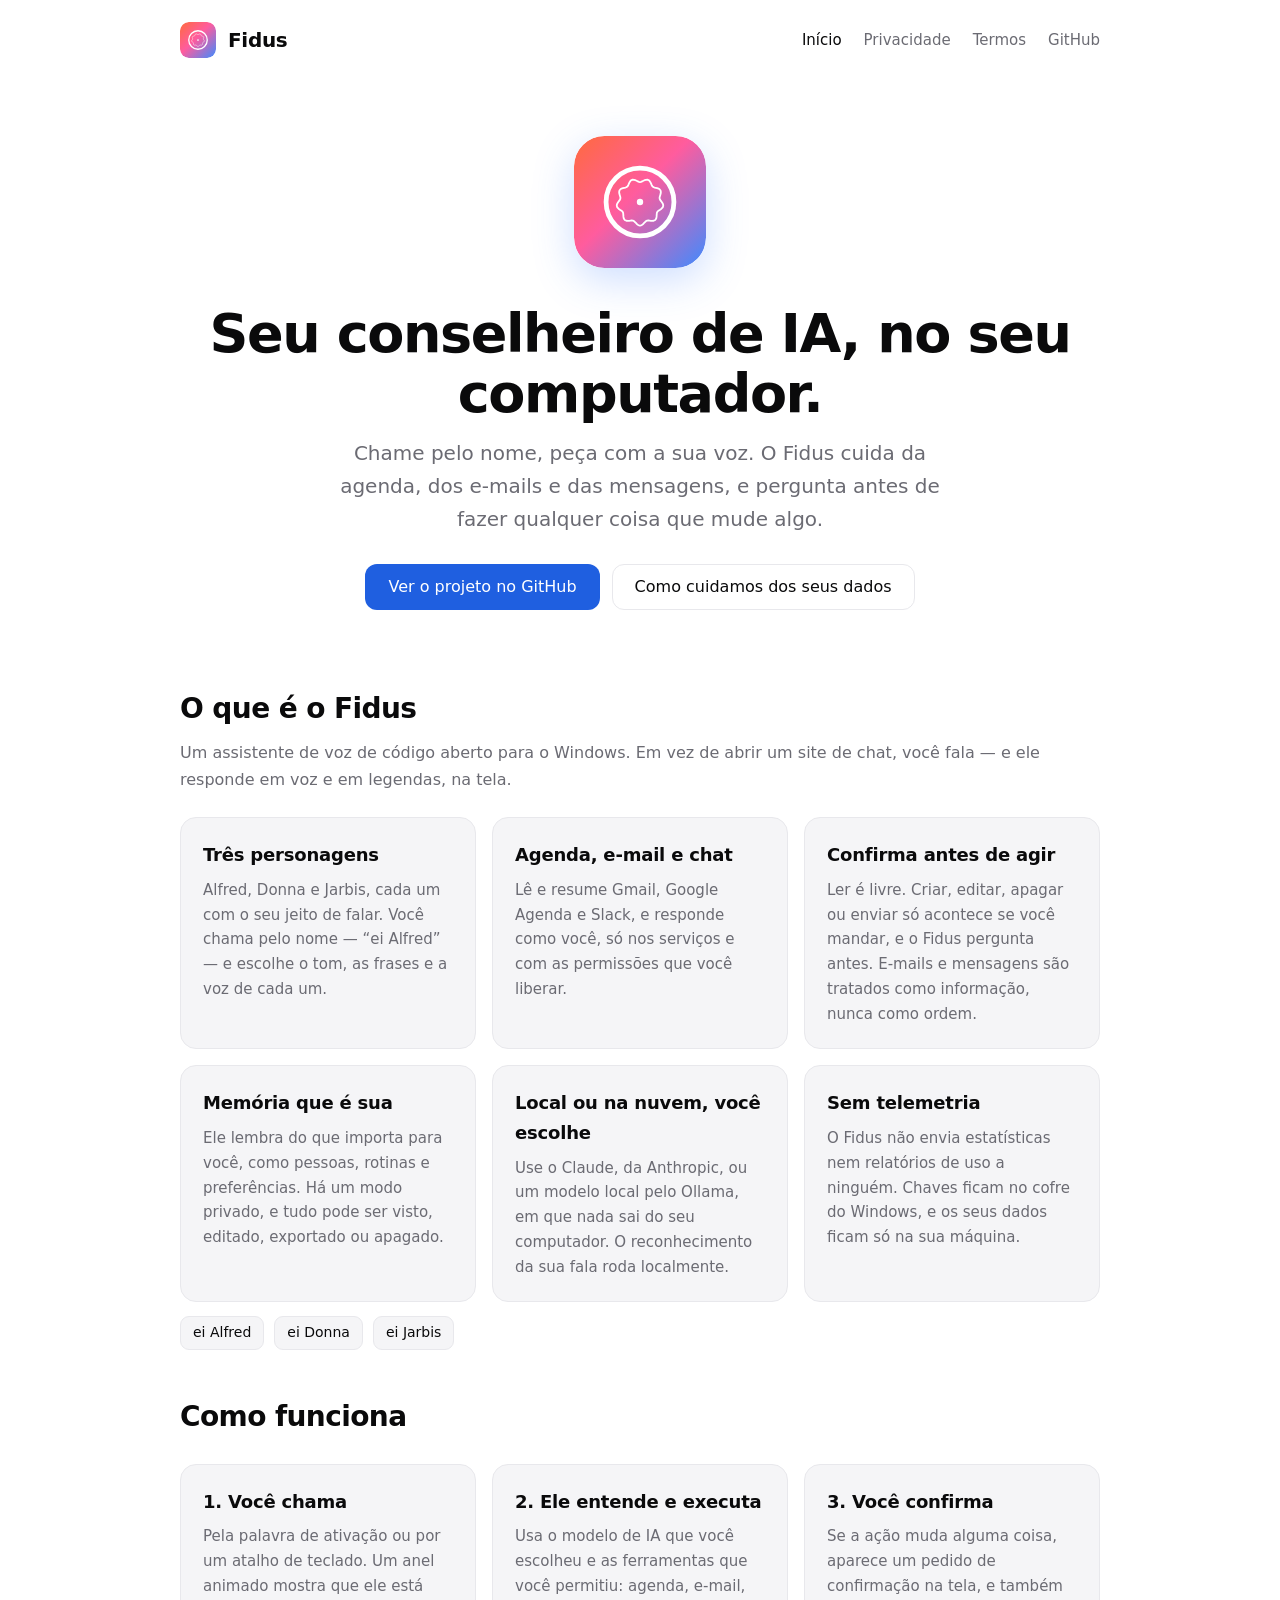
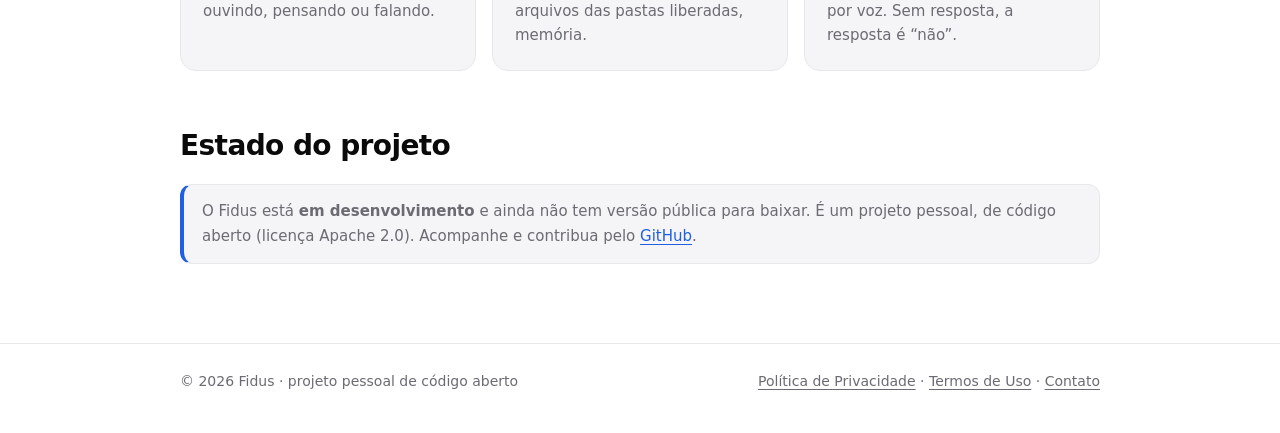
==== index.html @ 83acc62c "Site do Fidus: início, política de privacidade e termos de uso Co-Authored-By: Claude Sonnet 5.5 <no" ====
<!doctype html>
<html lang="pt-BR">
<head>
<meta charset="utf-8">
<meta name="viewport" content="width=device-width, initial-scale=1">
<title>Fidus — seu conselheiro de IA</title>
<meta name="description" content="Fidus é um assistente de voz para o Windows que roda no seu computador: você chama pelo nome, ele cuida da agenda, dos e-mails e das mensagens, e sempre pede a sua confirmação antes de agir.">
<link rel="canonical" href="https://fidus.pythondeaaz.com.br/">
<link rel="icon" type="image/svg+xml" href="assets/fidus-icone.svg">
<meta property="og:title" content="Fidus — seu conselheiro de IA">
<meta property="og:description" content="Assistente de voz para o Windows. Local, com a sua confirmação antes de qualquer ação.">
<meta property="og:image" content="https://fidus.pythondeaaz.com.br/assets/fidus-icone-512.png">
<meta property="og:url" content="https://fidus.pythondeaaz.com.br/">
<meta name="color-scheme" content="light dark">
<link rel="stylesheet" href="style.css">
</head>
<body>
<a class="skip" href="#conteudo">Ir para o conteúdo</a>
<div class="wrap">
  <header class="top">
    <a class="brand" href="./"><img src="assets/fidus-icone.svg" alt="" width="36" height="36">Fidus</a>
    <nav class="main" aria-label="Principal">
      <a href="./" aria-current="page">Início</a>
      <a href="politica.html">Privacidade</a>
      <a href="termos.html">Termos</a>
      <a href="https://github.com/tiagoluizrs/fidus">GitHub</a>
    </nav>
  </header>

  <main id="conteudo">
    <div class="hero">
      <img class="logo" src="assets/fidus-icone.svg" alt="Logo do Fidus" width="132" height="132">
      <h1>Seu conselheiro de IA, no seu computador.</h1>
      <p class="lead">Chame pelo nome, peça com a sua voz. O Fidus cuida da agenda, dos e-mails e das mensagens, e pergunta antes de fazer qualquer coisa que mude algo.</p>
      <div class="btns">
        <a class="btn primary" href="https://github.com/tiagoluizrs/fidus">Ver o projeto no GitHub</a>
        <a class="btn" href="politica.html">Como cuidamos dos seus dados</a>
      </div>
    </div>

    <section aria-labelledby="oque">
      <h2 id="oque">O que é o Fidus</h2>
      <p class="sub">Um assistente de voz de código aberto para o Windows. Em vez de abrir um site de chat, você fala — e ele responde em voz e em legendas, na tela.</p>
      <div class="grid">
        <div class="card"><h3>Três personagens</h3><p>Alfred, Donna e Jarbis, cada um com o seu jeito de falar. Você chama pelo nome — “ei Alfred” — e escolhe o tom, as frases e a voz de cada um.</p></div>
        <div class="card"><h3>Agenda, e-mail e chat</h3><p>Lê e resume Gmail, Google Agenda e Slack, e responde como você, só nos serviços e com as permissões que você liberar.</p></div>
        <div class="card"><h3>Confirma antes de agir</h3><p>Ler é livre. Criar, editar, apagar ou enviar só acontece se você mandar, e o Fidus pergunta antes. E-mails e mensagens são tratados como informação, nunca como ordem.</p></div>
        <div class="card"><h3>Memória que é sua</h3><p>Ele lembra do que importa para você, como pessoas, rotinas e preferências. Há um modo privado, e tudo pode ser visto, editado, exportado ou apagado.</p></div>
        <div class="card"><h3>Local ou na nuvem, você escolhe</h3><p>Use o Claude, da Anthropic, ou um modelo local pelo Ollama, em que nada sai do seu computador. O reconhecimento da sua fala roda localmente.</p></div>
        <div class="card"><h3>Sem telemetria</h3><p>O Fidus não envia estatísticas nem relatórios de uso a ninguém. Chaves ficam no cofre do Windows, e os seus dados ficam só na sua máquina.</p></div>
      </div>
      <ul class="names" aria-label="Os personagens"><li>ei Alfred</li><li>ei Donna</li><li>ei Jarbis</li></ul>
    </section>

    <section aria-labelledby="como">
      <h2 id="como">Como funciona</h2>
      <div class="grid">
        <div class="card"><h3>1. Você chama</h3><p>Pela palavra de ativação ou por um atalho de teclado. Um anel animado mostra que ele está ouvindo, pensando ou falando.</p></div>
        <div class="card"><h3>2. Ele entende e executa</h3><p>Usa o modelo de IA que você escolheu e as ferramentas que você permitiu: agenda, e-mail, arquivos das pastas liberadas, memória.</p></div>
        <div class="card"><h3>3. Você confirma</h3><p>Se a ação muda alguma coisa, aparece um pedido de confirmação na tela, e também por voz. Sem resposta, a resposta é “não”.</p></div>
      </div>
    </section>

    <section aria-labelledby="estado">
      <h2 id="estado">Estado do projeto</h2>
      <p class="note">O Fidus está <strong>em desenvolvimento</strong> e ainda não tem versão pública para baixar. É um projeto pessoal, de código aberto (licença Apache 2.0). Acompanhe e contribua pelo <a href="https://github.com/tiagoluizrs/fidus">GitHub</a>.</p>
    </section>
  </main>
</div>

<footer>
  <div class="wrap">
    <span>© 2026 Fidus · projeto pessoal de código aberto</span>
    <span><a href="politica.html">Política de Privacidade</a> · <a href="termos.html">Termos de Uso</a> · <a href="https://github.com/tiagoluizrs/fidus/issues">Contato</a></span>
  </div>
</footer>
</body>
</html>
---- style.css ----
:root {
  --bg: #ffffff; --card: #f5f5f7; --border: #e8e8ec; --text: #0a0a0b; --muted: #6b6b73;
  --accent: #1f5fe0; --accent-text: #ffffff;
  --font: "Inter", "Segoe UI", system-ui, -apple-system, Roboto, sans-serif;
}
@media (prefers-color-scheme: dark) {
  :root { --bg: #000000; --card: #121214; --border: #232327; --text: #f5f5f7; --muted: #9a9aa3; --accent: #8fb1ff; --accent-text: #0a0a0b; }
}
* { box-sizing: border-box; }
html { scroll-behavior: smooth; }
body { margin: 0; background: var(--bg); color: var(--text); font: 16px/1.65 var(--font); -webkit-font-smoothing: antialiased; }
a { color: var(--accent); text-underline-offset: 3px; }
a:focus-visible, .btn:focus-visible { outline: 2px solid var(--accent); outline-offset: 3px; border-radius: 6px; }
.skip { position: absolute; left: -999px; top: 8px; background: var(--card); padding: 8px 12px; border-radius: 8px; z-index: 10; }
.skip:focus { left: 8px; }
.wrap { width: min(920px, calc(100% - 40px)); margin: 0 auto; }
header.top { display: flex; align-items: center; justify-content: space-between; gap: 16px; padding: 22px 0; }
.brand { display: inline-flex; align-items: center; gap: 12px; text-decoration: none; color: var(--text); font-weight: 600; font-size: 20px; letter-spacing: -0.3px; }
.brand img { width: 36px; height: 36px; border-radius: 9px; }
nav.main { display: flex; gap: 22px; font-size: 15px; }
nav.main a { color: var(--muted); text-decoration: none; }
nav.main a:hover, nav.main a[aria-current="page"] { color: var(--text); }
.hero { text-align: center; padding: 56px 0 40px; }
.hero img.logo { width: 132px; height: 132px; border-radius: 30px; box-shadow: 0 12px 40px rgba(61, 123, 255, .25); }
.hero h1 { font-size: clamp(34px, 6vw, 54px); line-height: 1.1; letter-spacing: -1.4px; margin: 28px 0 14px; }
.hero p.lead { font-size: clamp(17px, 2.4vw, 20px); color: var(--muted); max-width: 640px; margin: 0 auto 28px; }
.btns { display: flex; flex-wrap: wrap; gap: 12px; justify-content: center; }
.btn { display: inline-flex; align-items: center; min-height: 46px; padding: 0 22px; border-radius: 12px; border: 1px solid var(--border); text-decoration: none; color: var(--text); font-weight: 500; }
.btn.primary { background: var(--accent); color: var(--accent-text); border-color: transparent; }
.grid { display: grid; grid-template-columns: repeat(auto-fit, minmax(260px, 1fr)); gap: 16px; margin: 24px 0 8px; }
.card { background: var(--card); border: 1px solid var(--border); border-radius: 16px; padding: 22px; }
.card h3 { margin: 0 0 8px; font-size: 18px; letter-spacing: -0.2px; }
.card p { margin: 0; color: var(--muted); font-size: 15px; }
section { padding: 36px 0 8px; }
h2 { font-size: 28px; letter-spacing: -0.6px; margin: 0 0 8px; }
.sub { color: var(--muted); margin: 0 0 8px; }
.names { display: flex; flex-wrap: wrap; gap: 10px; margin: 14px 0 0; padding: 0; list-style: none; }
.names li { border: 1px solid var(--border); background: var(--card); border-radius: 9px; padding: 4px 12px; font-size: 14px; font-weight: 500; }
.note { border: 1px solid var(--border); border-left: 4px solid var(--accent); border-radius: 12px; padding: 14px 18px; background: var(--card); color: var(--muted); font-size: 15px; }
article.doc { padding: 18px 0 20px; max-width: 760px; }
article.doc h1 { font-size: clamp(30px, 5vw, 40px); letter-spacing: -1px; line-height: 1.15; margin: 8px 0 6px; }
article.doc h2 { font-size: 22px; margin: 34px 0 8px; letter-spacing: -0.3px; }
article.doc ul { padding-left: 22px; }
article.doc li { margin: 6px 0; }
.meta { color: var(--muted); font-size: 14px; margin: 0 0 26px; }
footer { border-top: 1px solid var(--border); margin-top: 56px; padding: 26px 0 40px; color: var(--muted); font-size: 14px; }
footer .wrap { display: flex; flex-wrap: wrap; gap: 8px 22px; justify-content: space-between; }
footer a { color: var(--muted); }
@media (max-width: 560px) { nav.main { gap: 14px; font-size: 14px; } .hero { padding-top: 32px; } }
@media (prefers-reduced-motion: reduce) { html { scroll-behavior: auto; } }
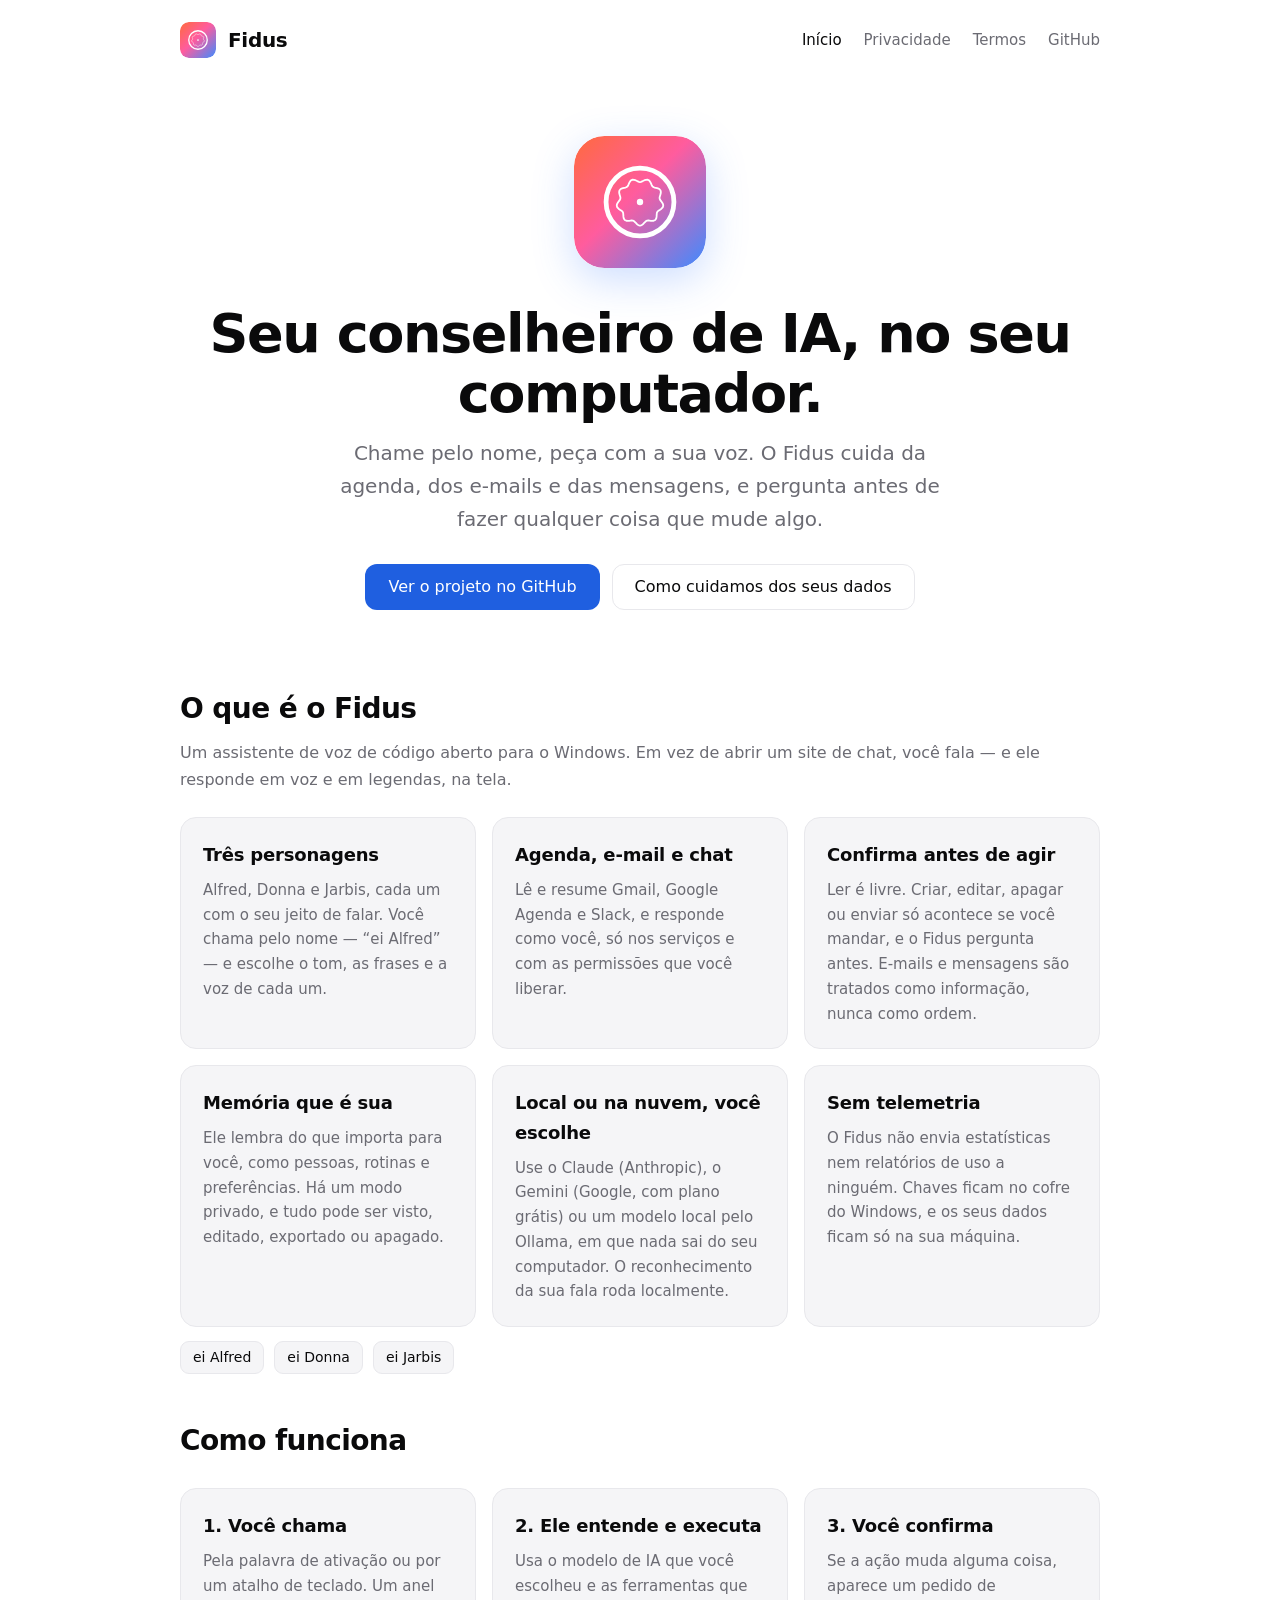
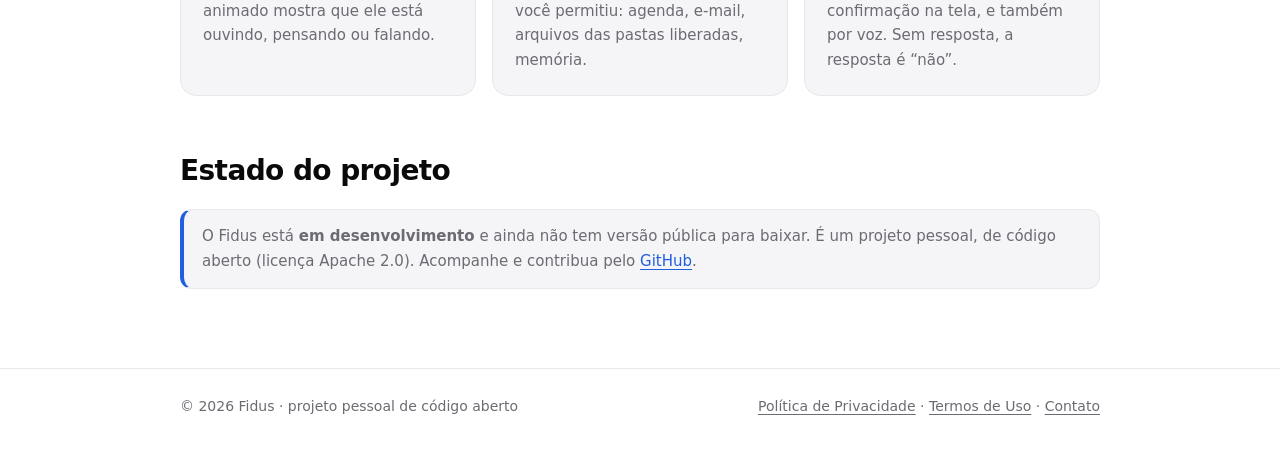
==== commit 813debe9: "Menciona o Gemini na política e nos termos Co-Authored-By: Claude Sonnet 5.5 <noreply@anthropic.com>" ====
--- a/index.html
+++ b/index.html
@@ -46,7 +46,7 @@
         <div class="card"><h3>Agenda, e-mail e chat</h3><p>Lê e resume Gmail, Google Agenda e Slack, e responde como você, só nos serviços e com as permissões que você liberar.</p></div>
         <div class="card"><h3>Confirma antes de agir</h3><p>Ler é livre. Criar, editar, apagar ou enviar só acontece se você mandar, e o Fidus pergunta antes. E-mails e mensagens são tratados como informação, nunca como ordem.</p></div>
         <div class="card"><h3>Memória que é sua</h3><p>Ele lembra do que importa para você, como pessoas, rotinas e preferências. Há um modo privado, e tudo pode ser visto, editado, exportado ou apagado.</p></div>
-        <div class="card"><h3>Local ou na nuvem, você escolhe</h3><p>Use o Claude, da Anthropic, ou um modelo local pelo Ollama, em que nada sai do seu computador. O reconhecimento da sua fala roda localmente.</p></div>
+        <div class="card"><h3>Local ou na nuvem, você escolhe</h3><p>Use o Claude (Anthropic), o Gemini (Google, com plano grátis) ou um modelo local pelo Ollama, em que nada sai do seu computador. O reconhecimento da sua fala roda localmente.</p></div>
         <div class="card"><h3>Sem telemetria</h3><p>O Fidus não envia estatísticas nem relatórios de uso a ninguém. Chaves ficam no cofre do Windows, e os seus dados ficam só na sua máquina.</p></div>
       </div>
       <ul class="names" aria-label="Os personagens"><li>ei Alfred</li><li>ei Donna</li><li>ei Jarbis</li></ul>
